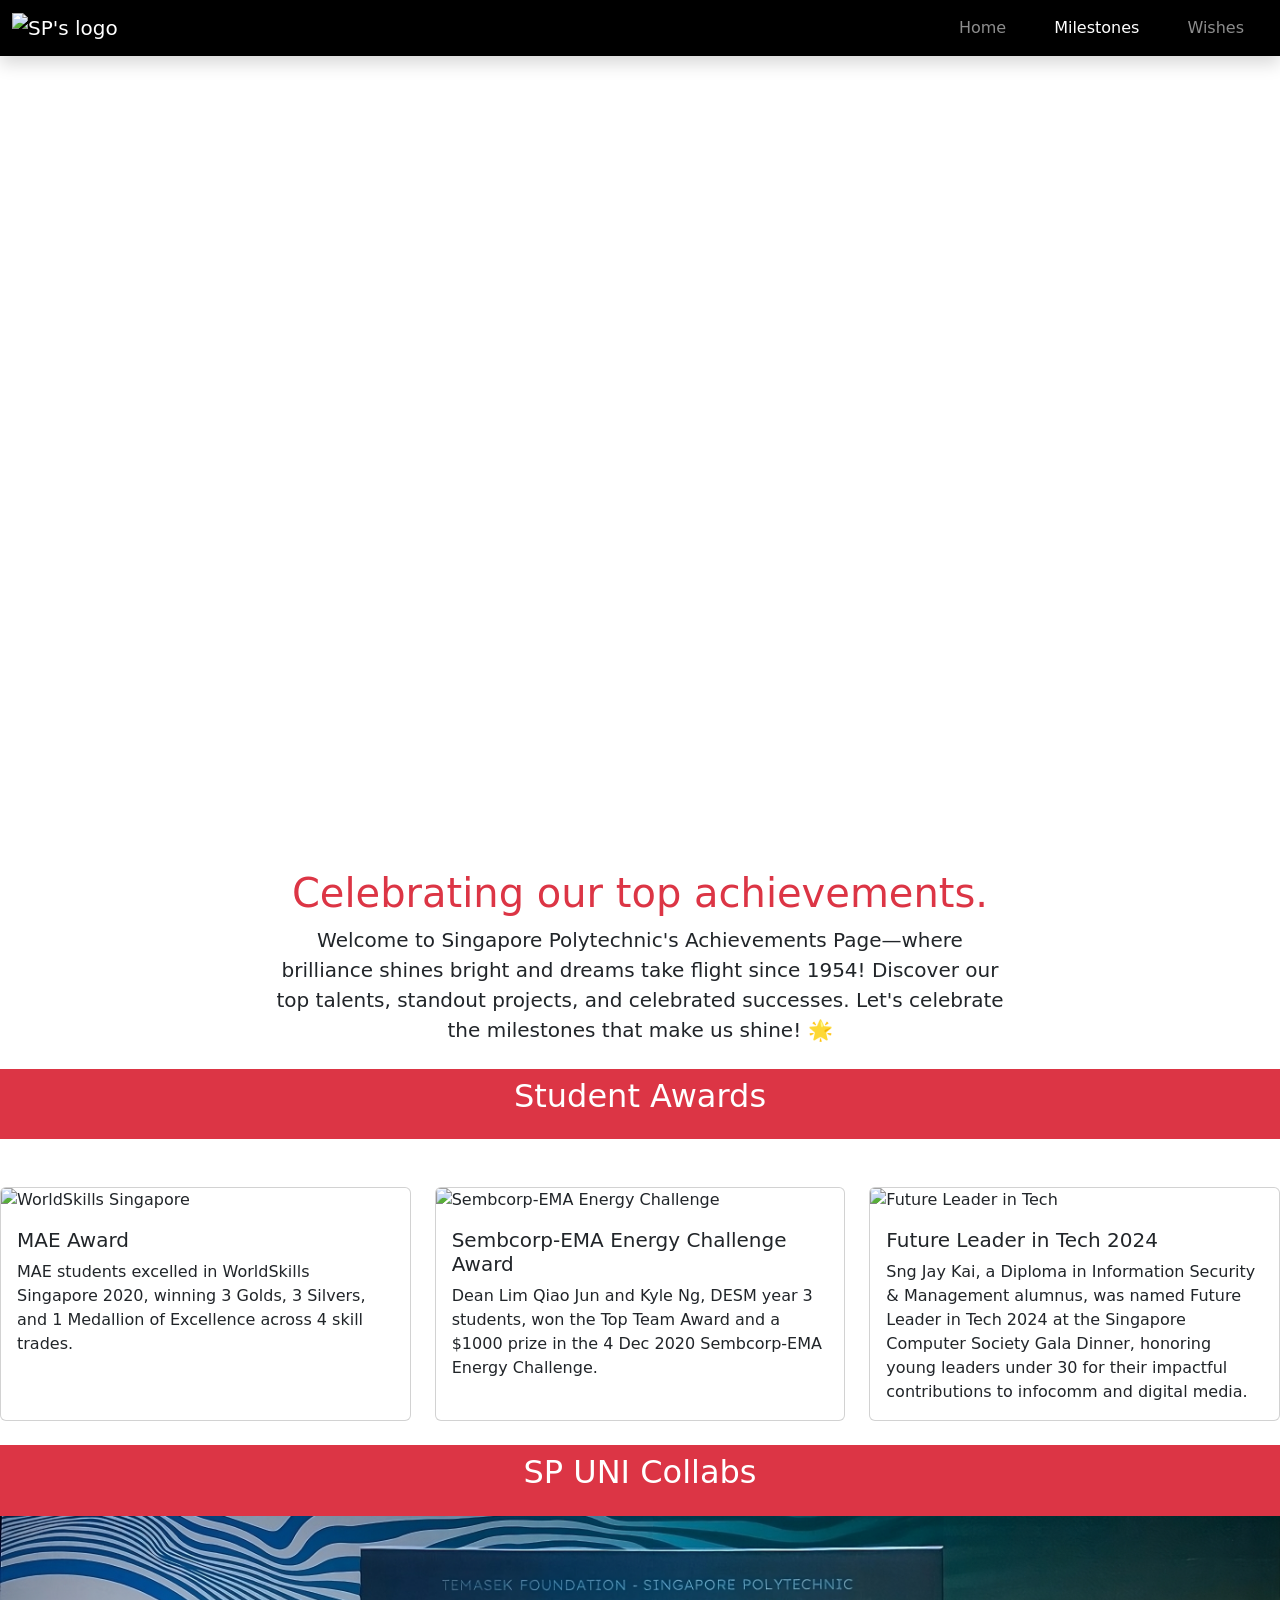
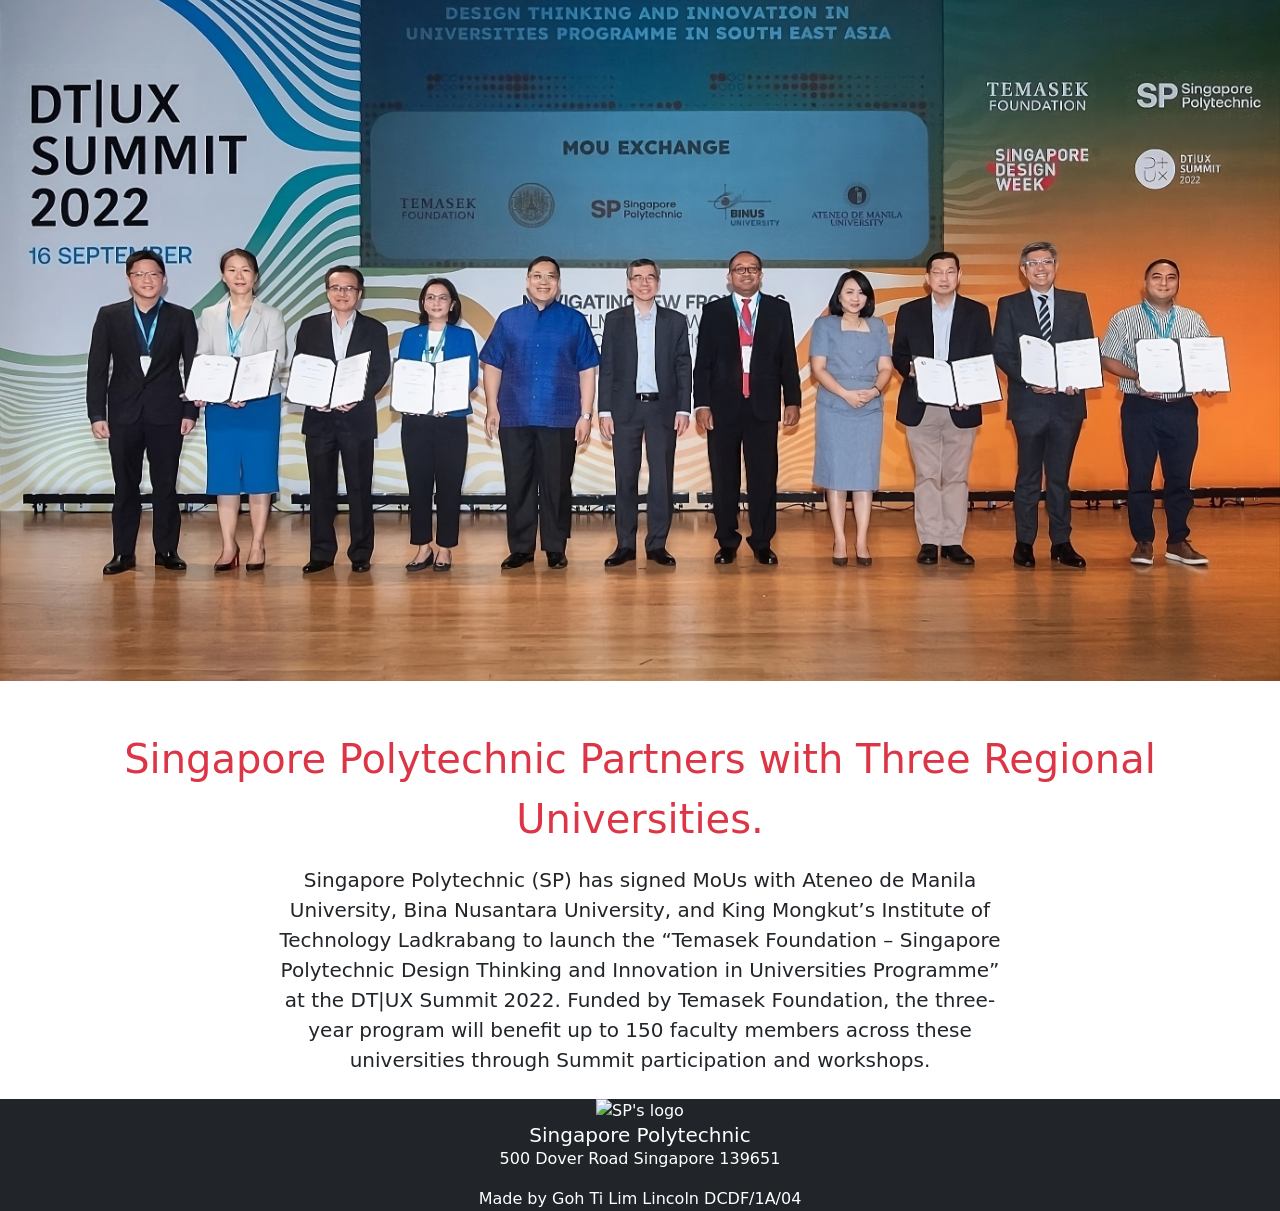
==== achievements.html @ 1b57953c "Initial commit" ====
<!DOCTYPE html>
<html lang="en">
  <head>
    <meta charset="utf-8" />
    <meta name="viewport" content="width=device-width, initial-scale=1" />
    <title>Achievements</title>
    <!-- Link to custom stylesheet for achievements page -->
    <link rel="stylesheet" href="./css/achievements.css" />
    <!-- Link to Bootstrap CSS for styling -->
    <link
      href="https://cdn.jsdelivr.net/npm/bootstrap@5.2.3/dist/css/bootstrap.min.css"
      rel="stylesheet"
      integrity="sha384-rbsA2VBKQhggwzxH7pPCaAqO46MgnOM80zW1RWuH61DGLwZJEdK2Kadq2F9CUG65"
      crossorigin="anonymous"
    />
    <!-- Link to additional CSS for hero section styling -->
    <link
      rel="stylesheet"
      href="https://unpkg.com/bs-brain@2.0.4/components/heroes/hero-1/assets/css/hero-1.css"
    />
  </head>
  <body>
    <!-- Navigation bar -->
    <nav class="navbar navbar-expand-lg bg-black navbar-dark shadow">
      <div class="container-fluid">
        <!-- Logo image -->
        <img
          src="https://acadpubassets.blob.core.windows.net/xpub/internship.sp.edu.sg/logo-white.png"
          class="navbar-brand"
          style="max-width: 10%; height: auto"
          alt="SP's logo"
        />
        <!-- Toggle button for mobile view -->
        <button
          class="navbar-toggler"
          type="button"
          data-bs-toggle="collapse"
          data-bs-target="#navbarSupportedContent"
          aria-controls="navbarSupportedContent"
          aria-expanded="false"
          aria-label="Toggle navigation"
        >
          <span class="navbar-toggler-icon"></span>
        </button>
        <!-- Navbar links -->
        <div class="collapse navbar-collapse" id="navbarSupportedContent">
          <ul class="navbar-nav ms-auto mb-2 mb-lg-0">
            <li class="nav-item mx-3">
              <a class="nav-link" aria-current="page" href="index.html">Home</a>
            </li>
            <li class="nav-item mx-3">
              <a class="nav-link active" href="achievements.html">Milestones</a>
            </li>
            <li class="nav-item mx-3">
              <a class="nav-link" href="wishes.html">Wishes</a>
            </li>
          </ul>
        </div>
      </div>
    </nav>

    <!-- Hero section with background image -->
    <section
      class="hero-image"
      style="
        background-image: url('https://www.sp.edu.sg/images/default-source/first-steps/banner-3_-sp-top-graduates.jpg?Status=Master&sfvrsn=cdadd06b_1');
      "
    >
      <h2 class="visually-hidden">Achievements Banner</h2>
    </section>

    <!-- Introduction section -->
    <section>
      <h2 class="text-center fs-1 text-danger mt-5">
        Celebrating our top achievements.
      </h2>
      <div class="container">
        <div class="row justify-content-center">
          <div class="col-lg-8 col-md-10 col-sm-12 text-center fs-5 text-dark">
            Welcome to Singapore Polytechnic's Achievements Page—where
            brilliance shines bright and dreams take flight since 1954! Discover our top
            talents, standout projects, and celebrated successes. Let's
            celebrate the milestones that make us shine! 🌟
          </div>
        </div>
      </div>
    </section>

    <!-- Section for student awards -->
    <section>
      <div class="bg-danger text-white p-2 mt-4 text-center">
        <h2 class="mb-3">Student Awards</h2>
      </div>
      <div class="row row-cols-1 row-cols-md-3 g-4 mt-4">
        <!-- First award card -->
        <div class="col">
          <div class="card h-100">
            <img
              src="https://www.worldskills.sg/images/default-source/default-album/worldskills-singapore-cover-photo-v2.jpg?sfvrsn=69a3c8f_2"
              class="card-img-top"
              alt="WorldSkills Singapore"
            />
            <div class="card-body">
              <h5 class="card-title">MAE Award</h5>
              <p class="card-text">
                MAE students excelled in WorldSkills Singapore 2020, winning 3
                Golds, 3 Silvers, and 1 Medallion of Excellence across 4 skill
                trades.
              </p>
            </div>
          </div>
        </div>
        <!-- Second award card -->
        <div class="col">
          <div class="card h-100">
            <img
              src="https://www.sp.edu.sg/images/default-source/eee/seec2020_top-teams_-sp_-team-1.jpg?sfvrsn=12fe0cd_3"
              class="card-img-top"
              alt="Sembcorp-EMA Energy Challenge"
            />
            <div class="card-body">
              <h5 class="card-title">Sembcorp-EMA Energy Challenge Award</h5>
              <p class="card-text">
                Dean Lim Qiao Jun and Kyle Ng, DESM year 3 students, won the Top
                Team Award and a $1000 prize in the 4 Dec 2020 Sembcorp-EMA
                Energy Challenge.
              </p>
            </div>
          </div>
        </div>
        <!-- Third award card -->
        <div class="col">
          <div class="card h-100">
            <img
              src="https://www.sp.edu.sg/images/default-source/dmit/soc-news/dism-sng-jay-kai-jpg.png?sfvrsn=5fa9d51d_1"
              class="card-img-top"
              alt="Future Leader in Tech"
            />
            <div class="card-body">
              <h5 class="card-title">Future Leader in Tech 2024</h5>
              <p class="card-text">
                Sng Jay Kai, a Diploma in Information Security & Management
                alumnus, was named Future Leader in Tech 2024 at the Singapore
                Computer Society Gala Dinner, honoring young leaders under 30
                for their impactful contributions to infocomm and digital media.
              </p>
            </div>
          </div>
        </div>
      </div>
    </section>

    <!-- Section for university collaborations -->
    <section>
      <div class="bg-danger text-white p-2 mt-4 text-center">
        <h2 class="mb-3">SP UNI Collabs</h2>
      </div>
      <!-- Hero section for industry collaboration with background image -->
      <section
        class="hero-image"
        style="background-image: url('graphics/industrycolllab.jpeg')"
      >
        <h2 class="visually-hidden">Industry Collaboration Banner</h2>
      </section>
      <p class="text-center fs-1 text-danger mt-5">
        Singapore Polytechnic Partners with Three Regional Universities.
      </p>
      <div class="container">
        <div class="row justify-content-center">
          <div class="col-lg-8 col-md-10 col-sm-12 text-center fs-5 text-dark">
            Singapore Polytechnic (SP) has signed MoUs with Ateneo de Manila
            University, Bina Nusantara University, and King Mongkut’s Institute
            of Technology Ladkrabang to launch the “Temasek Foundation –
            Singapore Polytechnic Design Thinking and Innovation in Universities
            Programme” at the DT|UX Summit 2022. Funded by Temasek Foundation,
            the three-year program will benefit up to 150 faculty members across
            these universities through Summit participation and workshops.
          </div>
        </div>
      </div>
    </section>

    <!-- Scroll to Top Button -->
    <button id="scrollToTopBtn" class="btn btn-danger rounded-circle">
      <span class="text-white">&#x2191;</span>
    </button>

    <!-- Footer section -->
    <footer class="bg-dark text-white mt-4">
      <div class="container text-center">
        <!-- Footer logo -->
        <img
          src="https://www.sp.edu.sg/images/default-source/default-album/sp-footer-logo.png?sfvrsn=7ab511f1_0"
          class="centered-image card-img-top"
          style="max-width: 10%; height: auto"
          alt="SP's logo"
        />
        <h5 class="card-title">Singapore Polytechnic</h5>
        <p class="card-text">500 Dover Road Singapore 139651</p>
        <p class="card-text">Made by Goh Ti Lim Lincoln DCDF/1A/04</p>
      </div>
    </footer>

    <!-- Scripts for Bootstrap functionality and custom JavaScript -->
    <script
      src="https://cdn.jsdelivr.net/npm/bootstrap@5.2.3/dist/js/bootstrap.bundle.min.js"
      integrity="sha384-kenU1KFdBIe4zVF0s0G1M5b4hcpxyD9F7jL+jjXkk+Q2h455rYXK/7HAuoJl+0I4"
      crossorigin="anonymous"
    ></script>
    <script src="/javascript/achievements.js"></script>
  </body>
</html>
---- css/achievements.css ----
.hero-image {
  width: 100%;
  height: 85vh; /* Full viewport height */
  background-size: cover; /* Cover the entire section */
  background-position: center; /* Center the image */
  display: flex; /* Use flexbox for centering content */
  justify-content: center; /* Center horizontally */
  align-items: center; /* Center vertically */
  color: white; /* Change text color */
  text-align: center; /* Center text */
}
#scrollToTopBtn {
  position: fixed;
  bottom: 20px;
  right: 20px;
  display: none;
  background-color: #ff0000; /* Red background */
  color: white; /* White text */
  border: none;
  border-radius: 50%; /* Rounded corners */
  width: 50px;
  height: 50px;
  font-size: 24px;
  text-align: center;
  line-height: 50px; /* Vertically center the text */
  cursor: pointer;
  z-index: 1000;
}

#scrollToTopBtn:hover {
  background-color: #cc0000; /* Darker red on hover */
}
html, body {
  margin: 0;
  padding: 0;
  overflow-x: hidden; /* Prevent horizontal scroll */
}
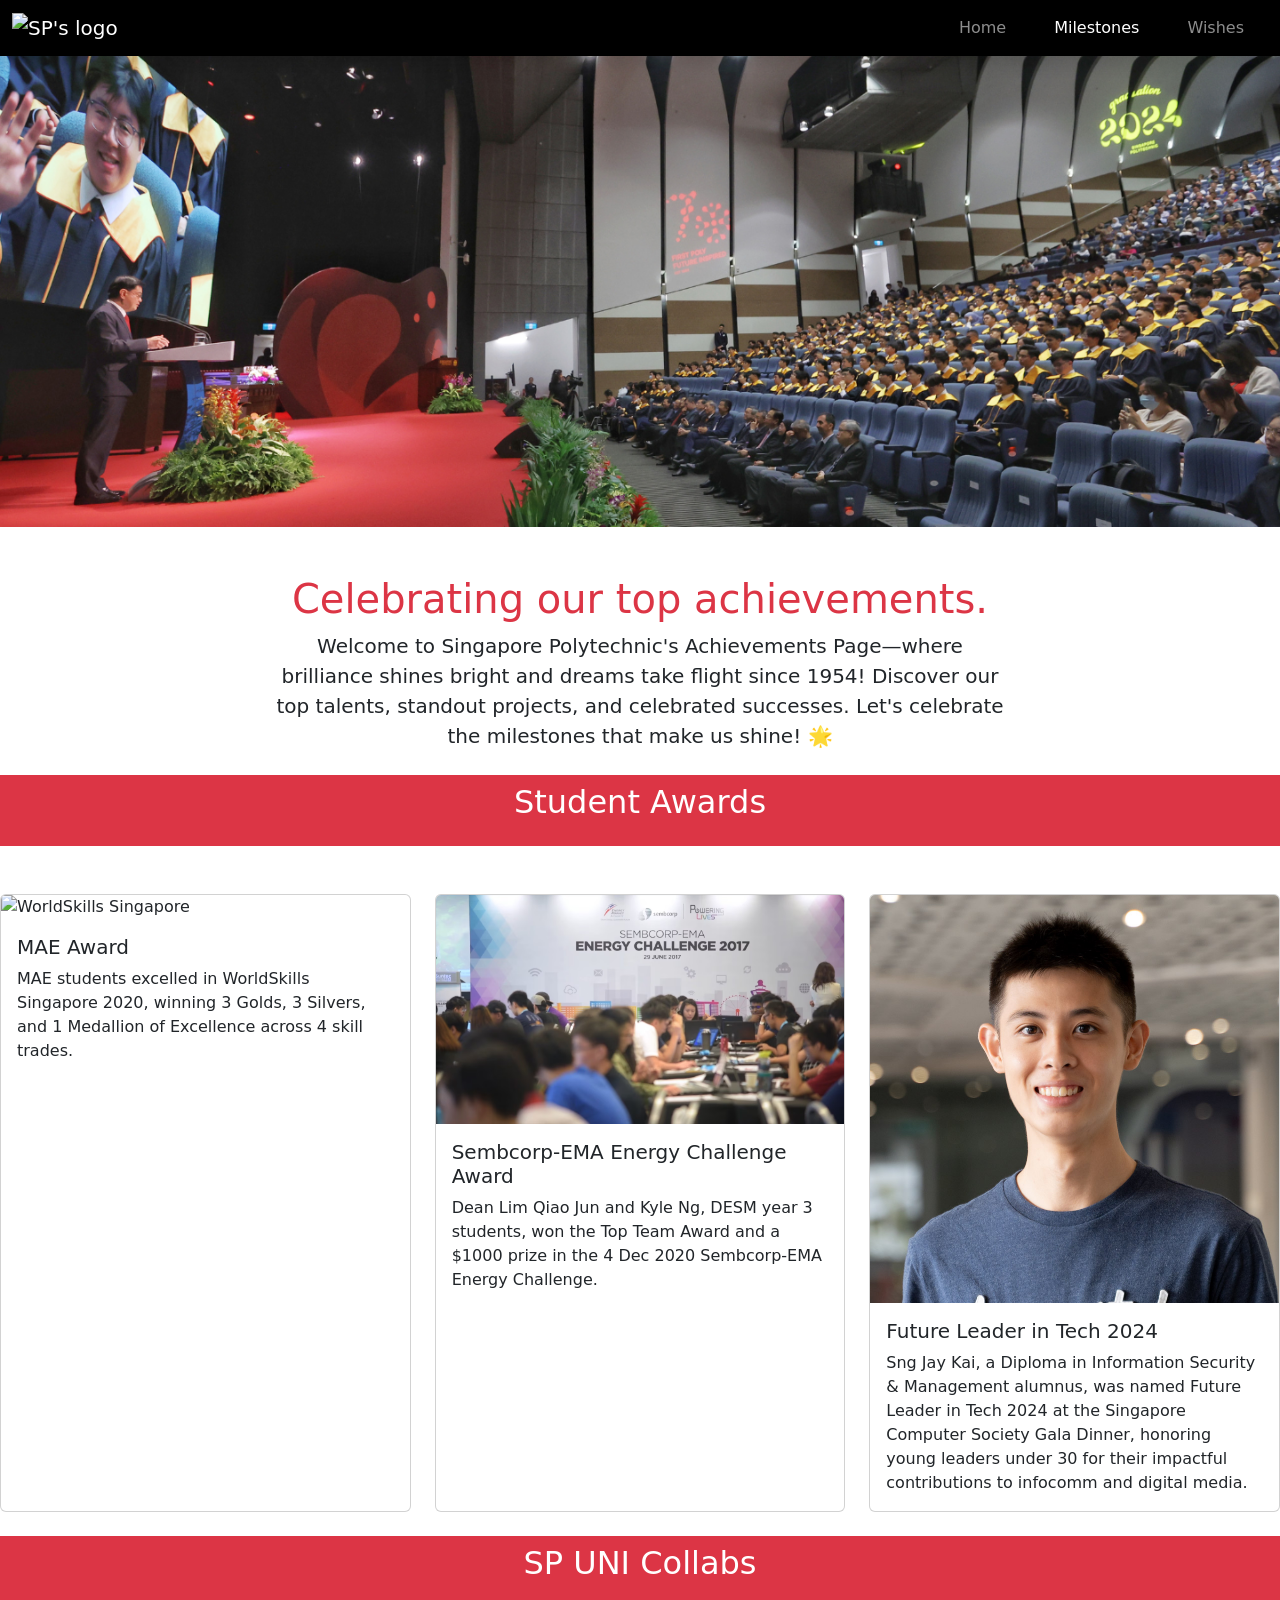
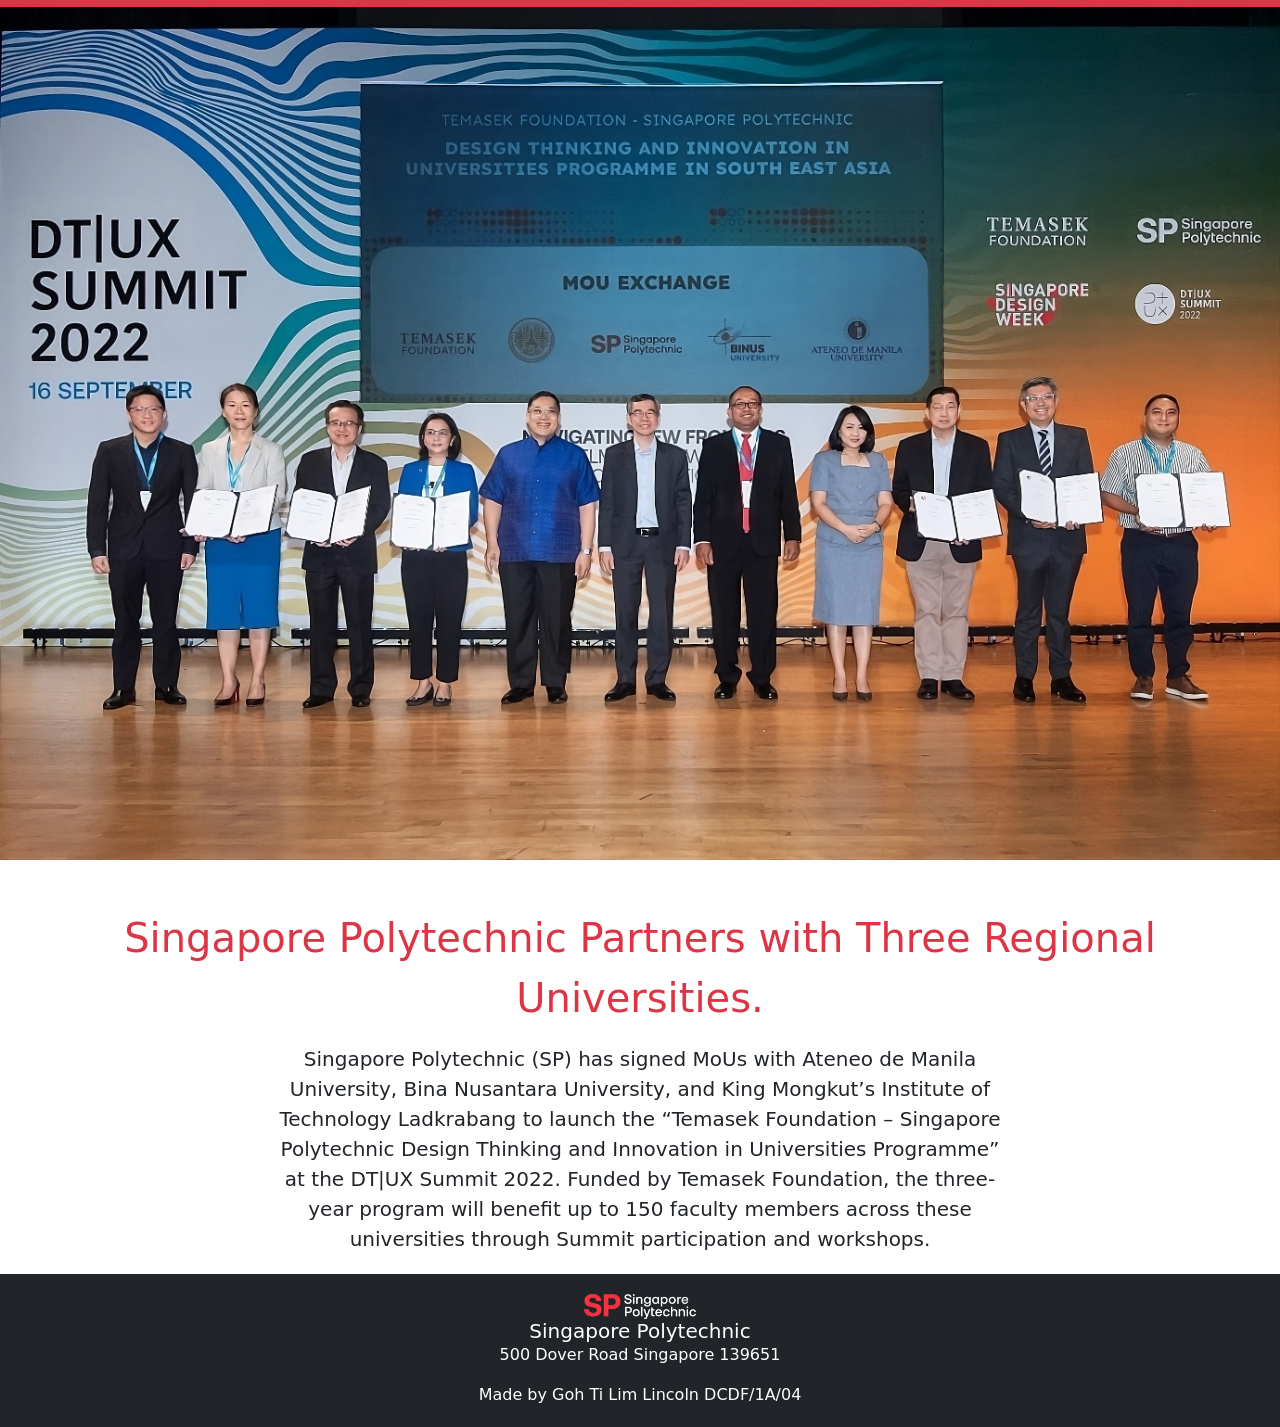
==== commit 2f87dd0b: "fixed some bugs with the images" ====
--- a/achievements.html
+++ b/achievements.html
@@ -58,17 +58,17 @@
         </div>
       </div>
     </nav>
-
+   
     <!-- Hero section with background image -->
-    <section
-      class="hero-image"
-      style="
-        background-image: url('https://www.sp.edu.sg/images/default-source/first-steps/banner-3_-sp-top-graduates.jpg?Status=Master&sfvrsn=cdadd06b_1');
-      "
-    >
-      <h2 class="visually-hidden">Achievements Banner</h2>
-    </section>
-
+    <section class="hero-image">
+      <img 
+      src="graphics/achievementsheroimage.png" 
+      alt="Graduation Banner" 
+      style="display: block; width: 100%; height: auto; margin: 0; padding: 0;" 
+    />
+    
+    </section>
+         
     <!-- Introduction section -->
     <section>
       <h2 class="text-center fs-1 text-danger mt-5">
@@ -114,7 +114,7 @@
         <div class="col">
           <div class="card h-100">
             <img
-              src="https://www.sp.edu.sg/images/default-source/eee/seec2020_top-teams_-sp_-team-1.jpg?sfvrsn=12fe0cd_3"
+              src="graphics/sembcorp.avif"
               class="card-img-top"
               alt="Sembcorp-EMA Energy Challenge"
             />
@@ -132,7 +132,7 @@
         <div class="col">
           <div class="card h-100">
             <img
-              src="https://www.sp.edu.sg/images/default-source/dmit/soc-news/dism-sng-jay-kai-jpg.png?sfvrsn=5fa9d51d_1"
+              src="graphics/sngjaykai.png"
               class="card-img-top"
               alt="Future Leader in Tech"
             />
@@ -156,10 +156,11 @@
         <h2 class="mb-3">SP UNI Collabs</h2>
       </div>
       <!-- Hero section for industry collaboration with background image -->
-      <section
-        class="hero-image"
-        style="background-image: url('graphics/industrycolllab.jpeg')"
-      >
+      <img 
+      src="graphics/industrycolllab.jpeg" 
+      alt="Graduation Banner" 
+      style="display: block; width: 100%; height: auto; margin: 0; padding: 0;" 
+    />
         <h2 class="visually-hidden">Industry Collaboration Banner</h2>
       </section>
       <p class="text-center fs-1 text-danger mt-5">
@@ -186,11 +187,10 @@
     </button>
 
     <!-- Footer section -->
-    <footer class="bg-dark text-white mt-4">
+    <footer class="bg-dark text-white">
       <div class="container text-center">
-        <!-- Footer logo -->
         <img
-          src="https://www.sp.edu.sg/images/default-source/default-album/sp-footer-logo.png?sfvrsn=7ab511f1_0"
+          src="graphics/sp-footer-logo.png"
           class="centered-image card-img-top"
           style="max-width: 10%; height: auto"
           alt="SP's logo"
--- a/css/achievements.css
+++ b/css/achievements.css
@@ -1,6 +1,6 @@
 .hero-image {
   width: 100%;
-  height: 85vh; /* Full viewport height */
+  height:  65; /*ull viewport height */
   background-size: cover; /* Cover the entire section */
   background-position: center; /* Center the image */
   display: flex; /* Use flexbox for centering content */
@@ -34,4 +34,24 @@
   margin: 0;
   padding: 0;
   overflow-x: hidden; /* Prevent horizontal scroll */
+}
+.hero-banner {
+  margin: 0;
+  padding: 0;
+  overflow: hidden;
+}
+.hero-banner img {
+  width: 100%;
+  height: 100%;
+  object-fit: cover;
+  display: block;
+}
+
+
+
+
+footer {
+  width: 100%;
+  padding: 20px 0; /* Add padding for spacing */
+  margin-top: 20px; /* Space above the footer */
 }
